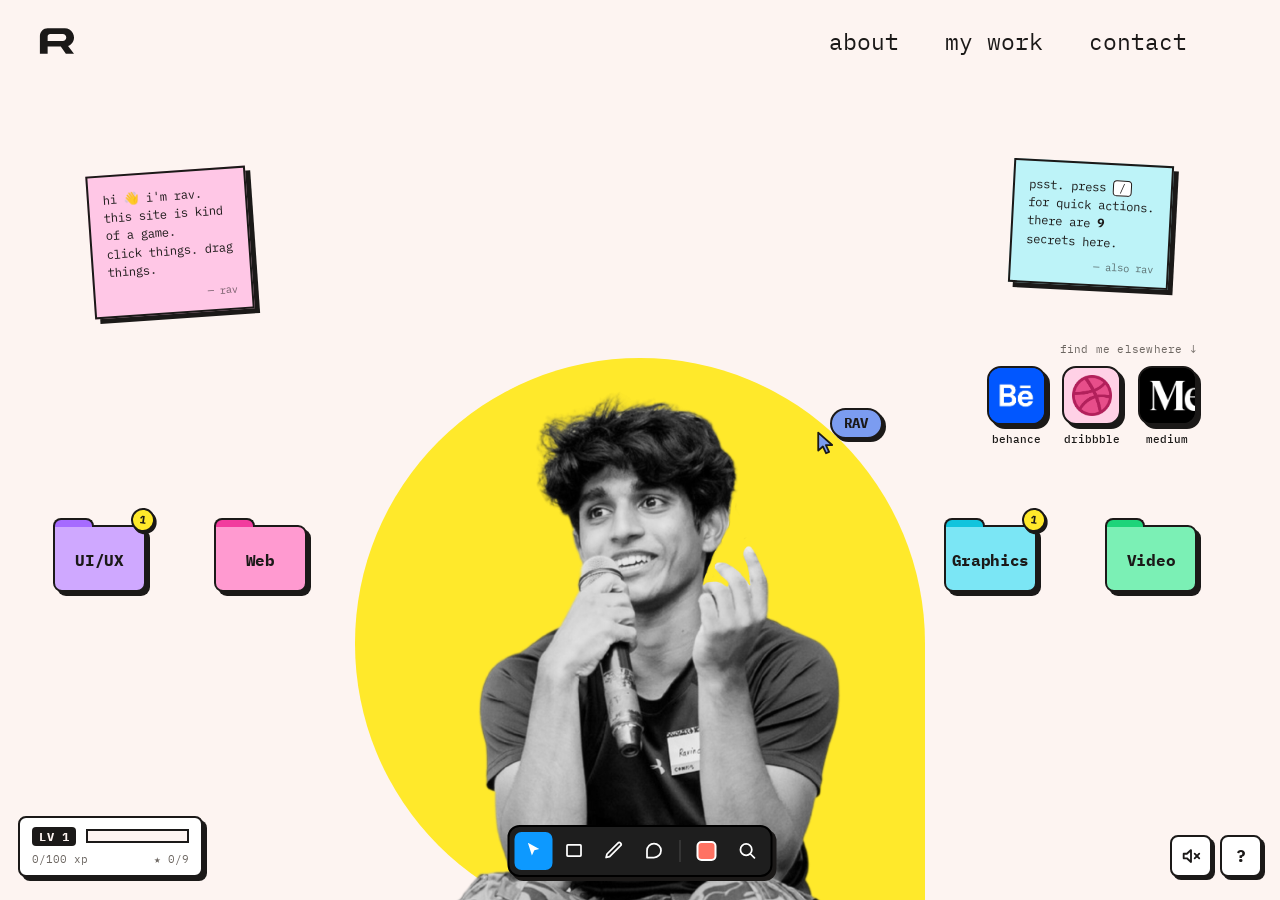
==== index.html @ b2ef1e7a "Base site" ====
<!doctype html>
<html lang="en">
<head>
<meta charset="utf-8">
<meta name="viewport" content="width=device-width, initial-scale=1, viewport-fit=cover">
<title>Rav — Portfolio</title>
<meta name="description" content="Rav's portfolio: UI/UX, web development, graphic design and video editing.">
<link rel="icon" type="image/svg+xml" href="assets/favicon.svg">
<link rel="preconnect" href="https://fonts.googleapis.com">
<link rel="preconnect" href="https://fonts.gstatic.com" crossorigin>
<link href="https://fonts.googleapis.com/css2?family=IBM+Plex+Mono:wght@400;500;600;700&display=swap" rel="stylesheet">
<link rel="stylesheet" href="css/style.css">
</head>
<body data-tool="move">

<div class="boot" id="boot" aria-hidden="true">
  <div class="boot-card">
    <b>Rav.fig</b>
    <span class="boot-bar"><i></i></span>
    <small>loading frames…</small>
  </div>
</div>

<header class="topbar">
  <a class="logo" id="logo" href="#" aria-label="Rav — home">
    <svg viewBox="0 0 60 60" fill="currentColor" aria-hidden="true"><path d="M56.8488 24.4345C56.8488 27.5298 55.9766 30.2877 54.2322 32.7083C52.5076 35.129 50.2577 36.875 47.4825 37.9464L56.8488 50H43.9739L35.9456 38.869H15.2208V50H3V22.2208C3 15.4714 8.47144 10 15.2208 10H42.4277C45.084 10 47.5024 10.6548 49.6829 11.9643C51.8634 13.254 53.5979 14.9901 54.8864 17.1726C56.1947 19.3552 56.8488 21.7758 56.8488 24.4345ZM19.2208 18.869C17.0117 18.869 15.2208 20.6599 15.2208 22.869V30H27.1591H39.0975C40.6238 30 41.9222 29.4544 42.9926 28.3631C44.0829 27.2718 44.628 25.9623 44.628 24.4345C44.628 22.9067 44.0829 21.5972 42.9926 20.506C41.9222 19.4147 40.6238 18.869 39.0975 18.869H19.2208Z"/></svg>
  </a>
  <nav class="nav" aria-label="Main">
    <a href="#about" data-open="about">about</a>
    <a href="#work" data-open="work">my work</a>
    <a href="#contact" data-open="contact">contact</a>
  </nav>
</header>

<main class="stage" id="stage">
  <div class="hero" id="hero">
    <div class="arch"></div>
    <img class="photo" src="assets/rav.png" alt="Rav holding a microphone and smiling" draggable="false">
  </div>

  <button class="folder f-uiux" data-cat="uiux" style="--f-bg:#CFA8FF;--f-line:#A66BFF;--i:0">
    <span class="f-inner"><span class="f-tab"></span><span class="f-paper"></span><span class="f-body"></span><span class="f-label">UI/UX</span></span>
  </button>
  <button class="folder f-web" data-cat="web" style="--f-bg:#FF9AD0;--f-line:#F23C9E;--i:1">
    <span class="f-inner"><span class="f-tab"></span><span class="f-paper"></span><span class="f-body"></span><span class="f-label">Web</span></span>
  </button>
  <button class="folder f-graphics" data-cat="graphics" style="--f-bg:#7BE6F5;--f-line:#12C4DD;--i:2">
    <span class="f-inner"><span class="f-tab"></span><span class="f-paper"></span><span class="f-body"></span><span class="f-label">Graphics</span></span>
  </button>
  <button class="folder f-video" data-cat="video" style="--f-bg:#7BF0B5;--f-line:#1ED47A;--i:3">
    <span class="f-inner"><span class="f-tab"></span><span class="f-paper"></span><span class="f-body"></span><span class="f-label">Video</span></span>
  </button>

  <div class="rav-tag" data-tip="drag me" aria-hidden="true"><svg viewBox="0 0 24 24"><path d="M4 2.5V19.5L8.4 15.6L11.4 22L14.3 20.7L11.3 14.3L17.2 14.2Z" stroke-width="1.7" stroke-linejoin="round"/></svg><span class="pill">RAV</span></div>

  <div class="sticky s1" style="--r:-4deg;--bg:#FFC7E6"><p>hi 👋 i'm rav.<br>this site is kind of a game.<br>click things. drag things.</p><span class="by">— rav</span></div>
  <div class="sticky s2" style="--r:3deg;--bg:#BDF3F8"><p>psst. press <kbd>/</kbd> for quick actions.<br>there are <b>9</b> secrets here.</p><span class="by">— also rav</span></div>
</main>

<svg class="ink" id="ink" aria-hidden="true"></svg>
<div class="tool-layer" id="toolLayer"></div>
<div class="windows" id="windows"></div>

<div class="pointer" id="pointer" aria-hidden="true"><svg viewBox="0 0 24 24"><path d="M4 2.5V19.5L8.4 15.6L11.4 22L14.3 20.7L11.3 14.3L17.2 14.2Z" stroke-width="1.7" stroke-linejoin="round"/></svg><span class="pill"></span></div>

<button class="hud" id="hud" title="Achievements">
  <span class="lv">LV <b id="lvl">1</b></span>
  <span class="xpbar"><i id="xpfill"></i></span>
  <span class="hud-meta"><span id="xptxt">0/100 xp</span><span id="secrets">★ 0/9</span></span>
</button>

<div class="toolbar" role="toolbar" aria-label="Tools">
  <button class="tool is-on" data-tool="move" title="Move (V)" aria-label="Move tool">
    <svg viewBox="0 0 24 24"><path d="M5 3l13 7.2-5.6 1.6L9.6 17.6z" fill="currentColor"/></svg>
  </button>
  <button class="tool" data-tool="rect" title="Rectangle (R)" aria-label="Rectangle tool">
    <svg viewBox="0 0 24 24" fill="none" stroke="currentColor" stroke-width="2"><rect x="4" y="5.5" width="16" height="13" rx="1"/></svg>
  </button>
  <button class="tool" data-tool="pen" title="Pen (P)" aria-label="Pen tool">
    <svg viewBox="0 0 24 24" fill="none" stroke="currentColor" stroke-width="2" stroke-linejoin="round" stroke-linecap="round"><path d="M16.5 3.5a2.1 2.1 0 0 1 3 3L7 19l-4 1 1-4z"/></svg>
  </button>
  <button class="tool" data-tool="comment" title="Comment (C)" aria-label="Comment tool">
    <svg viewBox="0 0 24 24" fill="none" stroke="currentColor" stroke-width="2" stroke-linejoin="round"><path d="M4 12a8 8 0 1 1 8 8H4z"/></svg>
  </button>
  <span class="sep"></span>
  <button class="swatch" id="swatch" title="Color" aria-label="Cycle color"><i></i></button>
  <button class="tool" id="paletteBtn" title="Quick actions (/)" aria-label="Quick actions">
    <svg viewBox="0 0 24 24" fill="none" stroke="currentColor" stroke-width="2" stroke-linecap="round"><circle cx="11" cy="11" r="6.5"/><path d="M16 16l4.5 4.5"/></svg>
  </button>
</div>

<div class="dock">
  <button class="dock-btn" id="soundBtn" title="Sound" aria-label="Toggle sound" aria-pressed="false">
    <svg viewBox="0 0 24 24" fill="none" stroke="currentColor" stroke-width="2" stroke-linejoin="round" stroke-linecap="round"><path d="M4 9.5v5h3.5L12 18.5v-13L7.5 9.5z"/><path class="on" d="M15.5 9a4 4 0 0 1 0 6M18 6.5a8 8 0 0 1 0 11"/><path class="off" d="M16 9.5l5 5M21 9.5l-5 5"/></svg>
  </button>
  <button class="dock-btn" id="helpBtn" title="Shortcuts (?)" aria-label="Shortcuts">?</button>
</div>

<div class="palette-wrap" id="paletteWrap" hidden>
  <div class="palette" role="dialog" aria-label="Quick actions">
    <input id="paletteInput" type="text" placeholder="Search actions…" autocomplete="off" spellcheck="false">
    <ul id="paletteList" role="listbox"></ul>
    <div class="palette-foot"><span>↑↓ navigate</span><span>↵ run</span><span>esc close</span></div>
  </div>
</div>

<ul class="ctx" id="ctx" role="menu" hidden></ul>
<div class="toasts" id="toasts" role="status" aria-live="polite"></div>
<canvas class="confetti" id="confetti" aria-hidden="true"></canvas>

<noscript><p style="position:fixed;bottom:20px;left:20px;font-family:monospace">This portfolio is interactive — please enable JavaScript.</p></noscript>

<script src="js/data.js"></script>
<script src="js/main.js"></script>
</body>
</html>
---- css/style.css ----
/* =========================================================
   Rav — portfolio · neo-brutalist × Figma UI
   ========================================================= */
:root{
  --bg:#FDF4F1; --paper:#fff; --ink:#1b1918; --muted:#6d6762; --dark:#1b1918;
  --yellow:#FFE92B; --blue:#0D99FF; --cursor:#7B9CF0;
  --purple:#B26CF2; --pink:#F23C9E; --cyan:#0FC8DD; --green:#1ED47A; --red:#F24E1E;
  --font:'IBM Plex Mono', ui-monospace, SFMono-Regular, Menlo, monospace;
  --fw:clamp(84px,7.25vw,150px);
  --arch:min(44.6vw,79svh);
  --arch-color:var(--yellow);
  --bounce:cubic-bezier(.2,1.5,.4,1);
}
:root[data-theme="dark"]{
  --bg:#161413; --paper:#242120; --ink:#f6efe9; --muted:#a49c95;
}
*{box-sizing:border-box;margin:0}
html,body{height:100%}
body{
  font-family:var(--font); background:var(--bg); color:var(--ink);
  overflow:hidden; -webkit-font-smoothing:antialiased;
  transition:background .3s;
}
button{font:inherit;color:inherit;background:none;border:0;cursor:pointer}
a{color:inherit}
kbd{font:inherit;font-size:.9em;border:1.5px solid currentColor;border-radius:4px;padding:0 5px;background:rgba(255,255,255,.6)}
:focus-visible{outline:3px solid var(--blue);outline-offset:3px}

/* ---------- boot ---------- */
.boot{position:fixed;inset:0;z-index:1000;background:var(--bg);display:grid;place-items:center;transition:opacity .35s,visibility .35s}
.boot.done{opacity:0;visibility:hidden}
.boot-card{background:var(--paper);border:2px solid var(--ink);box-shadow:6px 6px 0 var(--ink);padding:18px 22px;width:min(300px,80vw);display:grid;gap:10px;border-radius:8px}
.boot-card small{color:var(--muted);font-size:12px}
.boot-bar{height:14px;border:2px solid var(--ink);background:var(--bg);overflow:hidden}
.boot-bar i{display:block;height:100%;width:0;background:var(--blue);animation:load .9s steps(10) forwards}
@keyframes load{to{width:100%}}

/* ---------- top bar ---------- */
.topbar{position:fixed;inset:0 0 auto 0;z-index:60;display:flex;justify-content:space-between;align-items:center;
  padding:2.4svh clamp(18px,6.5vw,130px) 0 clamp(18px,3vw,60px);pointer-events:none}
.topbar>*{pointer-events:auto}
.logo{display:block;width:clamp(38px,2.9vw,58px);aspect-ratio:1;color:var(--ink);transition:transform .3s var(--bounce)}
.logo svg{width:100%;height:100%;display:block}
.logo:hover{transform:rotate(-8deg) scale(1.08)}
.logo.spin{animation:spin .9s var(--bounce)}
@keyframes spin{to{transform:rotate(720deg) scale(1.2)}}
.nav{display:flex;gap:clamp(8px,2vw,40px);font-size:clamp(14px,1.8vw,36px)}
.nav a{text-decoration:none;padding:.1em .35em;border:2px solid transparent;border-radius:6px;transition:transform .12s,box-shadow .12s,background .12s}
.nav a:hover,.nav a:focus-visible{background:var(--yellow);color:var(--dark);border-color:var(--ink);box-shadow:4px 4px 0 var(--ink);transform:translate(-2px,-2px)}
.nav a:active{transform:translate(1px,1px);box-shadow:1px 1px 0 var(--ink)}

/* ---------- stage ---------- */
.stage{position:relative;width:100vw;height:100vh;height:100svh;overflow:hidden}
body:not(.ready) .stage>*{visibility:hidden}

.hero{position:absolute;left:50%;margin-left:calc(var(--arch)/-2);width:var(--arch);height:var(--arch);
  top:calc(100svh - var(--arch)*.95);z-index:5;cursor:pointer}
.arch{position:absolute;inset:0;background:var(--arch-color);border-radius:50% 50% 0 50%;transition:background .35s}
.photo{position:absolute;width:107.5%;left:-3.7%;top:0;display:block;user-select:none;-webkit-user-drag:none;pointer-events:none}
.ready .arch{animation:archIn .8s var(--bounce) both}
.ready .photo{animation:photoIn .8s .25s cubic-bezier(.2,1,.3,1) both}
@keyframes archIn{from{transform:scale(.2) translateY(30%);opacity:0}}
@keyframes photoIn{from{transform:translateY(40%);opacity:0}}
.hero.poke .photo{animation:poke .35s}
@keyframes poke{30%{transform:translate(-6px,2px) rotate(-1.2deg)}60%{transform:translate(5px,-2px) rotate(1deg)}}
.hero.wiggle{animation:wiggle .9s}
@keyframes wiggle{20%{transform:rotate(-3deg)}40%{transform:rotate(3deg)}60%{transform:rotate(-2deg)}80%{transform:rotate(2deg)}}

/* Figma selection frame */
.sel{position:absolute;inset:-7px;border:1.5px solid var(--blue);pointer-events:none;opacity:0;transition:opacity .12s;z-index:3}
.hero .sel{inset:0}
.sel i{position:absolute;width:9px;height:9px;background:#fff;border:1.5px solid var(--blue)}
.sel i:nth-child(1){left:-5px;top:-5px}.sel i:nth-child(2){right:-5px;top:-5px}
.sel i:nth-child(3){left:-5px;bottom:-5px}.sel i:nth-child(4){right:-5px;bottom:-5px}
.sel b{position:absolute;left:50%;top:calc(100% + 9px);transform:translateX(-50%);background:var(--blue);color:#fff;font-size:11px;font-weight:600;
  padding:2px 7px;border-radius:4px;white-space:nowrap}
.hero .sel b{top:-26px;left:0;transform:none}
.hero:hover .sel,.folder:hover .sel,.folder:focus-visible .sel{opacity:1}

/* ---------- folders ---------- */
.folder{position:absolute;z-index:12;width:var(--fw);aspect-ratio:145/115;touch-action:none;
  left:var(--x);top:var(--y);transform:translate(var(--dx,0px),var(--dy,0px));-webkit-tap-highlight-color:transparent}
.folder.snap{transition:transform .6s var(--bounce)}
.f-uiux{--x:4.15vw;--y:57.6svh}.f-web{--x:16.7vw;--y:57.6svh}
.f-graphics{--x:73.75vw;--y:57.6svh}.f-video{--x:86.3vw;--y:57.6svh}
.f-inner{position:absolute;inset:0;display:block;transition:transform .25s var(--bounce)}
.ready .f-inner{animation:drop .6s calc(.5s + var(--i)*.09s) var(--bounce) both}
@keyframes drop{from{transform:translateY(-120px) rotate(-12deg);opacity:0}}
.f-tab{position:absolute;z-index:2;left:0;top:0;width:44%;height:calc(9% + 2px);background:var(--f-line);border:2px solid var(--ink);border-bottom:0;border-radius:8px 8px 0 0}
.f-body{position:absolute;left:0;right:0;top:9%;bottom:0;background:var(--f-bg);border:2px solid var(--ink);border-radius:2px 9px 9px 9px;box-shadow:4px 4px 0 var(--ink);transition:box-shadow .2s}
.f-paper{position:absolute;left:8%;right:8%;top:16%;bottom:14%;background-color:#fff;border:2px solid var(--ink);border-radius:4px;background-image:repeating-linear-gradient(180deg,transparent 0 9px,rgba(0,0,0,.16) 9px 11px);transition:transform .25s var(--bounce)}
.f-label{position:absolute;z-index:3;left:0;right:0;top:57%;transform:translateY(-50%);text-align:center;color:var(--dark);font-weight:700;font-size:calc(var(--fw)*.17);letter-spacing:-.02em}
.f-count{position:absolute;z-index:4;right:-9px;top:-10px;min-width:24px;height:24px;padding:0 5px;border-radius:99px;background:var(--yellow);color:var(--dark);border:2px solid var(--ink);box-shadow:2px 2px 0 var(--ink);font-size:11px;font-weight:700;display:grid;place-items:center;transform:rotate(8deg);transition:transform .25s var(--bounce)}
.folder:hover .f-count{transform:rotate(-8deg) scale(1.15)}
.folder:hover .f-inner,.folder:focus-visible .f-inner{transform:translateY(-6px) rotate(-2.5deg)}
.folder:hover .f-body{box-shadow:8px 8px 0 var(--ink)}
.folder:hover .f-paper{transform:translateY(-22%) rotate(2deg)}
.folder:active .f-inner{transform:translateY(0) scale(.96)}
.folder.dragging{z-index:30;cursor:grabbing}
.folder.dragging .f-inner{transform:scale(1.07) rotate(-4deg)}
.folder.dragging .f-body{box-shadow:11px 11px 0 var(--ink)}
.folder.pulse .f-inner{animation:pulse .6s var(--bounce) 2}
@keyframes pulse{40%{transform:translateY(-14px) rotate(-5deg) scale(1.1)}}
.party .folder .f-inner{animation:partyBounce .5s calc(var(--i)*.1s) infinite alternate}
@keyframes partyBounce{to{transform:translateY(-16px) rotate(6deg)}}

/* ---------- sticky notes (FigJam) ---------- */
.sticky{position:absolute;z-index:14;width:clamp(150px,12.5vw,230px);padding:14px 14px 10px;background:var(--bg-s,var(--bg));background:var(--bg);color:var(--dark);
  font-size:clamp(11px,.95vw,15px);line-height:1.5;border:2px solid var(--dark);box-shadow:5px 5px 0 var(--dark);
  transform:translate(var(--dx,0px),var(--dy,0px)) rotate(var(--r,0deg));cursor:grab;touch-action:none;user-select:none;
  transition:box-shadow .15s}
.sticky.s1{left:7vw;top:19svh}.sticky.s2{left:79vw;top:18svh}
.sticky .by{display:block;margin-top:8px;font-size:.85em;opacity:.6;text-align:right}
.sticky.dragging{cursor:grabbing;box-shadow:10px 10px 0 var(--dark);z-index:31}
.sticky.snap{transition:transform .5s var(--bounce)}
.ready .sticky{animation:stickIn .5s 1.1s var(--bounce) both}
@keyframes stickIn{from{opacity:0;scale:.6}}
.sticky kbd{background:#fff;border-color:var(--dark)}

/* ---------- cursors (Figma style) ---------- */
.pointer,.rav-tag{--pc:var(--cursor);font-size:clamp(11px,1.1vw,22px)}
.pointer svg,.rav-tag svg{position:absolute;left:-.2em;top:-.15em;width:1.8em;height:1.8em;fill:var(--pc);stroke:#1b1918;overflow:visible;transform-origin:20% 10%;transition:transform .12s var(--bounce),fill .15s}
.pointer .pill,.rav-tag .pill{position:absolute;left:.9em;top:-1.7em;white-space:nowrap;background:var(--pc);color:#1b1918;border:2px solid #1b1918;border-radius:999px;padding:.35em .9em;font-weight:700;line-height:1.2;box-shadow:3px 3px 0 #1b1918;transition:background .15s}
/* the visitor's pointer */
.pointer{position:fixed;left:0;top:0;z-index:800;pointer-events:none;opacity:0;transition:opacity .2s;will-change:transform}
.pointer.show{opacity:1}.pointer.hide{opacity:0}
.pointer .pill{opacity:0;font-weight:600;transform-origin:0 100%}
.pointer.talk .pill{opacity:1;animation:pillPop .3s var(--bounce)}
.pointer.say .pill{white-space:normal;width:max-content;max-width:15em;border-radius:1.1em 1.1em 1.1em .3em;font-weight:500}
.pointer.flip .pill{left:auto;right:.2em;transform-origin:100% 100%}
.pointer.below .pill{top:1.9em}
.pointer.click svg{transform:scale(.75)}
@keyframes pillPop{from{transform:scale(.4) translateY(.6em);opacity:0}}
@media (pointer:fine){ *,*::before,*::after{cursor:none!important} input,textarea{cursor:text!important} }
/* Rav, as an element on the page */
.rav-tag{position:absolute;z-index:13;width:1px;height:1px;left:calc(50% + var(--arch)*.31);top:calc(100svh - var(--arch)*.95 + var(--arch)*.13);
  transform:translate(var(--dx,0px),var(--dy,0px));touch-action:none;user-select:none}
.rav-tag.snap{transition:transform .5s var(--bounce)}
.ready .rav-tag{animation:ravIn .6s 1.1s var(--bounce) backwards,floaty 3.2s 1.7s ease-in-out infinite}
.rav-tag.dragging .pill{box-shadow:6px 6px 0 #1b1918}
@keyframes ravIn{from{scale:.2;opacity:0}}
@keyframes floaty{50%{translate:6px -8px}}

/* ---------- portfolio links ---------- */
.plinks{position:absolute;z-index:12;right:clamp(16px,6.5vw,130px);top:38svh;display:grid;gap:10px;justify-items:end}
.plabel{font-size:clamp(10px,.85vw,14px);color:var(--muted);letter-spacing:.02em}
.prow{display:flex;gap:clamp(10px,1.3vw,22px)}
.pitem{display:flex;flex-direction:column;align-items:center;gap:7px;text-decoration:none;color:var(--ink);position:relative;touch-action:none;user-select:none;-webkit-user-drag:none;
  transform:translate(var(--dx,0px),var(--dy,0px))}
.pitem.snap{transition:transform .5s var(--bounce)}
.pitem small{font-size:clamp(10px,.85vw,14px);font-weight:500}
.ptile{display:block;width:clamp(52px,4.6vw,88px);aspect-ratio:1;border:2px solid var(--ink);border-radius:14px;overflow:hidden;background:var(--tb,#fff);box-shadow:4px 4px 0 var(--ink);
  transition:box-shadow .15s,rotate .25s var(--bounce),translate .15s}
.ptile img{display:block;width:100%;height:100%;object-fit:cover;pointer-events:none;-webkit-user-drag:none}
.ptile.pad img{padding:13%}
.pitem:hover .ptile,.pitem:focus-visible .ptile{rotate:-6deg;translate:-2px -4px;box-shadow:7px 7px 0 var(--ink)}
.pitem:active .ptile{translate:2px 2px;box-shadow:1px 1px 0 var(--ink)}
.pitem.dragging{z-index:31}.pitem.dragging .ptile{box-shadow:10px 10px 0 var(--ink);rotate:5deg}
.ready .pitem{animation:tileIn .5s calc(1.2s + var(--i)*.1s) var(--bounce) backwards}
@keyframes tileIn{from{scale:.3;opacity:0}}

/* ---------- HUD / toolbar / dock ---------- */
.hud{position:fixed;left:clamp(12px,1.4vw,24px);bottom:clamp(12px,1.8vw,24px);z-index:200;display:grid;grid-template-columns:auto 1fr;gap:6px 10px;align-items:center;
  background:var(--paper);border:2px solid var(--ink);border-radius:8px;box-shadow:4px 4px 0 var(--ink);padding:9px 12px;text-align:left;
  transition:transform .12s,box-shadow .12s;color:var(--ink)}
.hud:hover{transform:translate(-2px,-2px);box-shadow:6px 6px 0 var(--ink)}
.hud:active{transform:translate(2px,2px);box-shadow:1px 1px 0 var(--ink)}
.lv{background:var(--ink);color:var(--bg);font-size:12px;font-weight:700;padding:2px 7px;border-radius:4px;letter-spacing:.05em}
.xpbar{display:block;width:clamp(90px,8vw,130px);height:14px;border:2px solid var(--ink);background:var(--bg);overflow:hidden}
.xpbar i{display:block;height:100%;width:0;background:var(--green);transition:width .5s var(--bounce);
  background-image:repeating-linear-gradient(90deg,transparent 0 8px,rgba(0,0,0,.18) 8px 10px)}
.hud-meta{grid-column:1/-1;display:flex;justify-content:space-between;gap:12px;font-size:11px;color:var(--muted)}
.hud.bump{animation:bump .5s var(--bounce)}
@keyframes bump{40%{transform:scale(1.12) rotate(-2deg)}}

.toolbar{position:fixed;left:50%;bottom:clamp(12px,1.8vw,24px);transform:translateX(-50%);z-index:200;display:flex;align-items:center;gap:2px;
  background:#1e1e1e;color:#fff;border:2px solid #000;border-radius:12px;padding:5px;box-shadow:4px 4px 0 var(--ink)}
:root[data-theme="dark"] .toolbar{border-color:var(--ink)}
.tool{width:38px;height:38px;border-radius:7px;display:grid;place-items:center;color:#fff;transition:background .12s,transform .12s var(--bounce)}
.tool svg{width:21px;height:21px}
.tool:hover{background:#383838}
.tool:active{transform:scale(.88)}
.tool.is-on{background:var(--blue)}
.sep{width:1px;height:22px;background:#4a4a4a;margin:0 5px}
.swatch{width:38px;height:38px;display:grid;place-items:center;border-radius:7px}
.swatch:hover{background:#383838}
.swatch i{display:block;width:20px;height:20px;border-radius:5px;border:2px solid #fff;background:var(--sw,#FF7262);transition:background .15s}

.dock{position:fixed;right:clamp(12px,1.4vw,24px);bottom:clamp(12px,1.8vw,24px);z-index:200;display:flex;gap:8px}
.dock-btn{width:42px;height:42px;display:grid;place-items:center;background:var(--paper);color:var(--ink);border:2px solid var(--ink);border-radius:8px;box-shadow:3px 3px 0 var(--ink);font-weight:700;font-size:17px;transition:transform .12s,box-shadow .12s}
.dock-btn:hover{transform:translate(-2px,-2px);box-shadow:5px 5px 0 var(--ink)}
.dock-btn:active{transform:translate(2px,2px);box-shadow:0 0 0 var(--ink)}
.dock-btn svg{width:22px;height:22px}
.dock-btn .off{display:block}.dock-btn .on{display:none}
.dock-btn[aria-pressed="true"] .on{display:block}.dock-btn[aria-pressed="true"] .off{display:none}

/* ---------- drawing layers ---------- */
.ink{position:fixed;inset:0;width:100%;height:100%;z-index:40;pointer-events:none}
.ink path{fill:none;stroke-width:4;stroke-linecap:round;stroke-linejoin:round}
.tool-layer{position:fixed;inset:0;z-index:45;display:none;touch-action:none;cursor:crosshair}
body[data-tool="rect"] .tool-layer,body[data-tool="pen"] .tool-layer,body[data-tool="comment"] .tool-layer{display:block}
body[data-tool="comment"] .tool-layer{cursor:copy}

.pin{position:fixed;z-index:46;width:30px;height:30px;margin:-30px 0 0 0;background:var(--blue);color:#fff;border:2px solid var(--ink);
  border-radius:50% 50% 50% 0;display:grid;place-items:center;font-size:11px;font-weight:700;box-shadow:3px 3px 0 var(--ink);animation:pop .35s var(--bounce)}
.pin .bubble{position:absolute;left:36px;top:-6px;width:max-content;max-width:220px;background:var(--paper);color:var(--ink);border:2px solid var(--ink);border-radius:8px;
  padding:8px 10px;font-weight:400;font-size:12px;line-height:1.45;box-shadow:4px 4px 0 var(--ink);opacity:0;pointer-events:none;transform:translateY(4px);transition:.15s}
.pin:hover .bubble,.pin:focus-within .bubble{opacity:1;transform:none}
.pin.compose .bubble{opacity:1;transform:none;pointer-events:auto;display:flex;gap:6px;align-items:center}
.pin input{font:inherit;font-size:12px;border:0;outline:0;background:transparent;color:var(--ink);width:170px}
.pin b{font-weight:700;display:block;font-size:11px;color:var(--blue);margin-bottom:2px}

/* ---------- windows ---------- */
.windows{position:fixed;inset:0;z-index:100;pointer-events:none}
.win{position:fixed;pointer-events:auto;display:flex;flex-direction:column;width:min(740px,94vw);max-height:min(80svh,780px);
  background:var(--paper);color:var(--ink);border:2px solid var(--ink);border-radius:10px;box-shadow:8px 8px 0 var(--ink);overflow:hidden;
  animation:winIn .38s var(--bounce)}
@keyframes winIn{from{transform:scale(.15);opacity:0}}
.win.closing{animation:winOut .2s ease-in forwards}
@keyframes winOut{to{transform:scale(.6);opacity:0}}
.win.shake{animation:shake .4s}
@keyframes shake{20%{transform:translateX(-8px)}40%{transform:translateX(7px)}60%{transform:translateX(-4px)}80%{transform:translateX(3px)}}
.win-bar{display:flex;align-items:center;gap:10px;padding:8px 10px;background:var(--wc,var(--yellow));color:var(--dark);border-bottom:2px solid var(--ink);cursor:grab;user-select:none;touch-action:none}
.win-bar:active{cursor:grabbing}
.win-ico{width:14px;height:14px;border:2px solid var(--dark);background:#fff;border-radius:3px;flex:none}
.win-title{flex:1;font-size:14px;font-weight:700;white-space:nowrap;overflow:hidden;text-overflow:ellipsis}
.win-x{width:26px;height:26px;border:2px solid var(--dark);background:#fff;border-radius:5px;display:grid;place-items:center;font-size:13px;font-weight:700;color:var(--dark);transition:transform .12s,background .12s}
.win-x:hover{background:var(--red);color:#fff;transform:rotate(90deg)}
.win-body{overflow:auto;padding:18px;font-size:14px;line-height:1.6;overscroll-behavior:contain}
.win-body h2{font-size:clamp(22px,3.6vw,32px);line-height:1.1;margin-bottom:10px;letter-spacing:-.02em}
.win-body p{margin-bottom:10px}

.crumbs{display:flex;align-items:center;gap:8px;font-size:12px;color:var(--muted);margin-bottom:10px;flex-wrap:wrap}
.crumbs b{color:var(--ink)}
.chip{margin-left:auto;background:var(--bg);border:1.5px solid var(--ink);color:var(--ink);padding:1px 8px;border-radius:99px;font-size:11px}
.blurb{color:var(--muted);margin-bottom:14px!important}
.grid{display:grid;grid-template-columns:repeat(auto-fill,minmax(190px,1fr));gap:16px}
.card{display:block;text-align:left;background:var(--paper);border:2px solid var(--ink);border-radius:8px;overflow:hidden;transition:transform .15s var(--bounce),box-shadow .15s}
.card:hover{transform:translate(-3px,-3px);box-shadow:6px 6px 0 var(--ink)}
.card:active{transform:translate(1px,1px);box-shadow:1px 1px 0 var(--ink)}
.thumb{display:grid;place-items:center;position:relative;aspect-ratio:4/3;background:var(--c);border-bottom:2px solid var(--ink);color:var(--l);overflow:hidden;
  background-image:radial-gradient(var(--l) 1.4px,transparent 1.6px);background-size:14px 14px;background-position:0 0}
.thumb img{position:absolute;inset:0;width:100%;height:100%;object-fit:cover}
.glyph{font-size:34px;font-weight:700;background:var(--c);border:2px solid var(--ink);color:var(--ink);padding:4px 14px;border-radius:8px;box-shadow:4px 4px 0 var(--ink);transform:rotate(-4deg)}
.sample{position:absolute;right:8px;top:8px;font-style:normal;font-size:10px;font-weight:700;background:var(--yellow);color:var(--dark);border:1.5px solid var(--dark);padding:1px 6px;border-radius:4px;transform:rotate(4deg);text-transform:uppercase;letter-spacing:.05em}
.card .meta{display:block;padding:10px 12px 12px}
.card .meta b{display:block;font-size:14px;line-height:1.3}
.card .meta small{display:block;font-size:12px;color:var(--muted);margin-top:2px}

.btn{display:inline-flex;align-items:center;gap:8px;font-weight:600;font-size:13px;padding:8px 14px;border:2px solid var(--ink);border-radius:7px;background:var(--yellow);color:var(--dark);
  text-decoration:none;box-shadow:3px 3px 0 var(--ink);transition:transform .1s,box-shadow .1s}
.btn:hover{transform:translate(-2px,-2px);box-shadow:5px 5px 0 var(--ink)}
.btn:active{transform:translate(2px,2px);box-shadow:0 0 0 var(--ink)}
.btn.ghost{background:var(--paper);color:var(--ink)}
.btn-row{display:flex;gap:10px;flex-wrap:wrap;margin-top:14px}
.detail .thumb{aspect-ratio:16/9;margin-bottom:14px;border:2px solid var(--ink);border-radius:8px}
.detail dl{display:grid;grid-template-columns:auto 1fr;gap:4px 16px;margin:12px 0;font-size:13px}
.detail dt{color:var(--muted)}
.tags{display:flex;flex-wrap:wrap;gap:8px;margin:12px 0}
.tag{font-size:12px;padding:3px 10px;border:1.5px solid var(--ink);border-radius:6px;background:var(--bg)}
.tag::before{content:'';display:inline-block;width:8px;height:8px;border-radius:2px;background:var(--tc,var(--blue));margin-right:6px}

.work-list{display:grid;gap:12px;list-style:none;padding:0}
.work-row{display:flex;align-items:center;gap:14px;width:100%;text-align:left;padding:12px 14px;border:2px solid var(--ink);border-radius:8px;background:var(--tint);color:var(--dark);transition:transform .12s var(--bounce),box-shadow .12s}
.work-row:hover{transform:translate(-3px,-3px);box-shadow:6px 6px 0 var(--ink)}
.work-row b{font-size:16px;flex:1}
.work-row small{opacity:.7}
.work-row .arrow{font-weight:700;font-size:18px}

.about{display:grid;grid-template-columns:200px 1fr;gap:22px;align-items:start}
.mini-arch{position:relative;aspect-ratio:1;background:var(--yellow);border:2px solid var(--ink);border-radius:50% 50% 0 50%;overflow:hidden;box-shadow:5px 5px 0 var(--ink)}
.mini-arch img{position:absolute;width:112%;left:-6%;top:6%}
.facts{display:flex;gap:10px;margin:14px 0;flex-wrap:wrap}
.fact{border:2px solid var(--ink);border-radius:8px;padding:6px 12px;background:var(--bg);text-align:center;box-shadow:3px 3px 0 var(--ink)}
.fact b{display:block;font-size:20px}.fact small{font-size:11px;color:var(--muted)}
.code{position:relative;background:#1e1e1e;color:#e9e3dd;border-radius:8px;border:2px solid var(--ink);padding:12px 14px;font-size:12px;margin-top:14px}
.code .k{color:#7bd0ff}.code .v{color:#ffb86b}
.code button{position:absolute;right:8px;top:8px;font-size:11px;padding:2px 8px;border:1.5px solid #666;border-radius:5px;color:#ddd}
.code button:hover{background:#333}
.code pre{font:inherit;white-space:pre-wrap}
.autolayout{position:relative;margin-top:6px;padding:10px;border:1.5px dashed var(--purple);border-radius:6px}
.autolayout::before{content:'Auto layout · 8';position:absolute;top:-9px;left:10px;font-size:10px;background:var(--paper);color:var(--purple);padding:0 6px;font-weight:600}

.thread{display:flex;gap:12px;margin-bottom:16px}
.avatar{flex:none;width:34px;height:34px;border-radius:50%;background:var(--cursor);border:2px solid var(--ink);display:grid;place-items:center;font-weight:700;color:var(--dark)}
.thread small{color:var(--muted);margin-left:6px}
.composer{display:grid;gap:10px;border:2px solid var(--ink);border-radius:10px;padding:12px;background:var(--bg);box-shadow:4px 4px 0 var(--ink)}
.composer input,.composer textarea{font:inherit;font-size:13px;border:2px solid var(--ink);background:var(--paper);color:var(--ink);padding:8px 10px;border-radius:6px;width:100%;resize:vertical}
.composer input:focus,.composer textarea:focus{outline:3px solid var(--blue);outline-offset:1px}
.links{list-style:none;padding:0;margin-top:16px;display:flex;flex-wrap:wrap;gap:10px}
.links a{display:inline-block;text-decoration:none;font-size:13px;padding:5px 12px;border:2px solid var(--ink);border-radius:99px;background:var(--paper);transition:transform .1s,background .1s}
.links a:hover{background:var(--yellow);color:var(--dark);transform:translateY(-3px) rotate(-2deg)}

.ach{list-style:none;padding:0;display:grid;gap:8px;margin-top:12px}
.ach li{display:flex;gap:12px;align-items:center;border:2px solid var(--ink);border-radius:8px;padding:8px 12px;background:var(--bg)}
.ach li.got{background:var(--yellow);color:var(--dark)}
.ach .star{font-size:20px;width:28px;text-align:center}
.ach b{display:block;font-size:14px}.ach small{font-size:12px;opacity:.75}
.progress{height:16px;border:2px solid var(--ink);background:var(--bg);margin:8px 0 4px;overflow:hidden}
.progress i{display:block;height:100%;background:var(--purple);transition:width .4s}
.keys{display:grid;grid-template-columns:auto 1fr;gap:8px 18px;font-size:13px}
.keys kbd{background:var(--bg);color:var(--ink);justify-self:start}

/* ---------- palette / context menu / toasts ---------- */
.palette-wrap{position:fixed;inset:0;z-index:500;background:rgba(20,16,14,.35);display:flex;justify-content:center;align-items:flex-start;padding-top:16vh}
.palette-wrap[hidden]{display:none}
.palette{width:min(540px,92vw);background:#1e1e1e;color:#fff;border:2px solid #000;border-radius:12px;box-shadow:8px 8px 0 #000;overflow:hidden;animation:winIn .25s var(--bounce)}
.palette input{width:100%;font:inherit;font-size:15px;color:#fff;background:transparent;border:0;border-bottom:1px solid #3a3a3a;padding:16px 18px;outline:0}
.palette input::placeholder{color:#8a8a8a}
.palette ul{list-style:none;padding:6px;max-height:min(46svh,360px);overflow:auto}
.palette li{display:flex;align-items:center;gap:12px;padding:9px 12px;border-radius:7px;font-size:13px;cursor:pointer}
.palette li .ic{width:22px;text-align:center;opacity:.8}
.palette li .hint{margin-left:auto;font-size:11px;opacity:.55}
.palette li.sel-i{background:var(--blue)}
.palette-foot{display:flex;gap:16px;padding:8px 14px;border-top:1px solid #3a3a3a;font-size:11px;color:#8a8a8a}

.ctx{position:fixed;z-index:550;min-width:210px;list-style:none;padding:5px;background:#1e1e1e;color:#fff;border:2px solid #000;border-radius:8px;box-shadow:5px 5px 0 #000;font-size:12px;animation:winIn .16s var(--bounce);transform-origin:top left}
.ctx[hidden]{display:none}
.ctx li{display:flex;justify-content:space-between;gap:24px;padding:6px 10px;border-radius:5px;cursor:pointer}
.ctx li:hover{background:var(--blue)}
.ctx li span{opacity:.6}
.ctx hr{border:0;border-top:1px solid #3a3a3a;margin:4px 0}

.toasts{position:fixed;top:clamp(70px,9svh,100px);left:50%;transform:translateX(-50%);z-index:600;display:grid;gap:10px;justify-items:center;pointer-events:none;width:max-content;max-width:92vw}
.toast{display:flex;gap:12px;align-items:center;background:var(--yellow);color:var(--dark);border:2px solid var(--dark);border-radius:10px;box-shadow:5px 5px 0 var(--dark);padding:9px 16px 9px 10px;animation:toastIn .45s var(--bounce)}
.toast.out{animation:toastOut .3s forwards}
.toast .t-ico{width:30px;height:30px;border-radius:50%;background:var(--purple);color:#fff;border:2px solid var(--dark);display:grid;place-items:center;font-size:14px;flex:none}
.toast b{display:block;font-size:13px;text-transform:uppercase;letter-spacing:.06em}
.toast small{display:block;font-size:12px}
.toast.plain{background:var(--paper);color:var(--ink);border-color:var(--ink);box-shadow:5px 5px 0 var(--ink)}
@keyframes toastIn{from{transform:translateY(-30px) scale(.8);opacity:0}}
@keyframes toastOut{to{transform:translateY(-20px);opacity:0}}
@keyframes pop{from{transform:scale(.2);opacity:0}}

.confetti{position:fixed;inset:0;width:100%;height:100%;z-index:700;pointer-events:none}

/* party mode */
.party .arch{animation:rainbow 1.6s linear infinite!important}
@keyframes rainbow{0%,100%{background:#FFE92B}20%{background:#FF7262}40%{background:#A259FF}60%{background:#1ABCFE}80%{background:#0ACF83}}
.party .toolbar{animation:wiggleBar .6s infinite alternate}
@keyframes wiggleBar{to{transform:translateX(-50%) rotate(1.5deg)}}

/* ---------- small screens ---------- */
@media (max-width:760px){
  :root{--fw:clamp(88px,30vw,130px);--arch:min(104vw,64svh)}
  .nav{font-size:15px}
  .f-uiux{--x:15vw;--y:23svh}.f-web{--x:55vw;--y:23svh}
  .f-graphics{--x:15vw;--y:39svh}.f-video{--x:55vw;--y:39svh}
  .plinks{right:auto;left:50%;transform:translateX(-50%);top:10.5svh;justify-items:center}.plabel{display:none}
  .ptile{width:52px}
  .sticky{display:none}
  .hud-meta{display:none}.hud{grid-template-columns:auto auto;bottom:74px;padding:7px 10px}
  .dock{bottom:74px}.dock-btn{width:38px;height:38px}
  .toolbar{bottom:14px}
  .about{grid-template-columns:1fr}.mini-arch{width:150px}
  .win{left:3vw!important;top:76px!important;width:94vw!important}
}
@media (max-height:520px){ .hud-meta{display:none} }
@media (prefers-reduced-motion:reduce){
  *,*::before,*::after{animation-duration:.01ms!important;animation-iteration-count:1!important;transition-duration:.01ms!important}
}

.thumb.contain{background-image:none}.thumb.contain img{object-fit:contain;padding:16%}

.empty{display:grid;gap:4px;justify-items:center;text-align:center;padding:36px 16px;border:2px dashed var(--ink);border-radius:10px;color:var(--muted)}.empty b{color:var(--ink);font-size:16px}
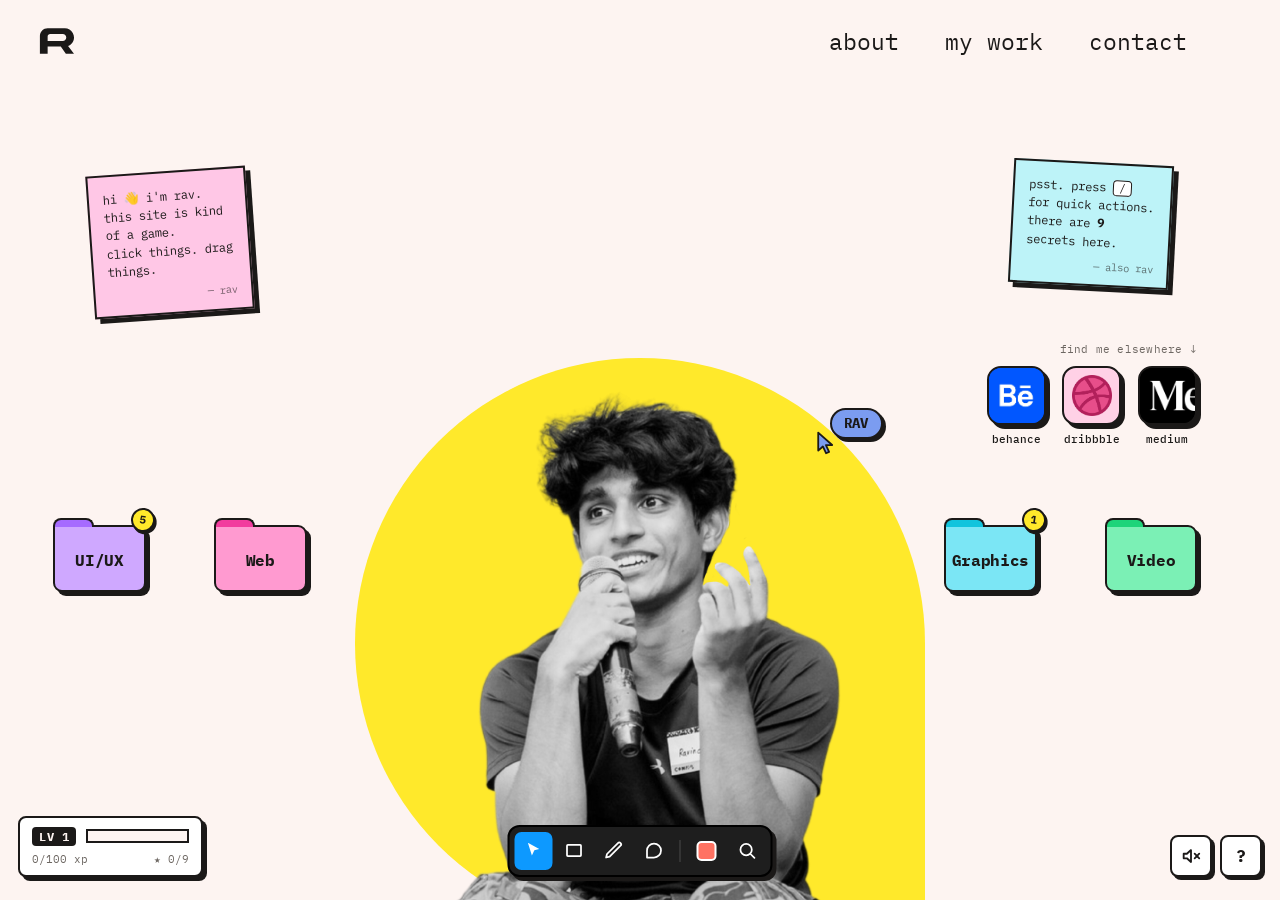
==== commit f8e628d5: "Projects" ====
--- a/index.html
+++ b/index.html
@@ -8,7 +8,7 @@
 <link rel="icon" type="image/svg+xml" href="assets/favicon.svg">
 <link rel="preconnect" href="https://fonts.googleapis.com">
 <link rel="preconnect" href="https://fonts.gstatic.com" crossorigin>
-<link href="https://fonts.googleapis.com/css2?family=IBM+Plex+Mono:wght@400;500;600;700&display=swap" rel="stylesheet">
+<link href="https://fonts.googleapis.com/css2?family=IBM+Plex+Mono:wght@400;500;600;700&family=Sarpanch:wght@400&display=swap" rel="stylesheet">
 <link rel="stylesheet" href="css/style.css">
 </head>
 <body data-tool="move">
--- a/css/style.css
+++ b/css/style.css
@@ -212,7 +212,7 @@
 
 /* ---------- windows ---------- */
 .windows{position:fixed;inset:0;z-index:100;pointer-events:none}
-.win{position:fixed;pointer-events:auto;display:flex;flex-direction:column;width:min(740px,94vw);max-height:min(80svh,780px);
+.win{position:fixed;pointer-events:auto;display:flex;flex-direction:column;width:min(740px,94vw);max-height:min(calc(100svh - 176px),780px);
   background:var(--paper);color:var(--ink);border:2px solid var(--ink);border-radius:10px;box-shadow:8px 8px 0 var(--ink);overflow:hidden;
   animation:winIn .38s var(--bounce)}
 @keyframes winIn{from{transform:scale(.15);opacity:0}}
@@ -363,3 +363,13 @@
 .thumb.contain{background-image:none}.thumb.contain img{object-fit:contain;padding:16%}
 
 .empty{display:grid;gap:4px;justify-items:center;text-align:center;padding:36px 16px;border:2px dashed var(--ink);border-radius:10px;color:var(--muted)}.empty b{color:var(--ink);font-size:16px}
+
+/* wordmark logo (Intergalactic) used as a card thumbnail */
+.lg{position:relative;display:block;font-size:20px;width:7.6em;height:4.36em;color:#fff;flex:none;transition:transform .3s var(--bounce)}
+.lg-arc{position:absolute;left:.64em;top:0;width:6.47em;height:4.36em;max-width:none;border:0}
+.lg-glow{position:absolute;left:.2em;top:-.44em;width:7.35em;height:5.24em;max-width:none;border:0;opacity:.9}
+.lg-t{position:absolute;left:0;top:2.43em;transform:translateY(-50%);font:400 1em/1.2 'Sarpanch',var(--font);text-transform:uppercase;white-space:nowrap;letter-spacing:.01em}
+.thumb .lg-arc,.thumb .lg-glow{position:absolute;width:6.47em;height:4.36em;object-fit:fill}
+.thumb .lg-glow{width:7.35em;height:5.24em}
+.card:hover .lg{transform:scale(1.06) rotate(-2deg)}
+.detail .thumb .lg{font-size:clamp(26px,5vw,44px)}
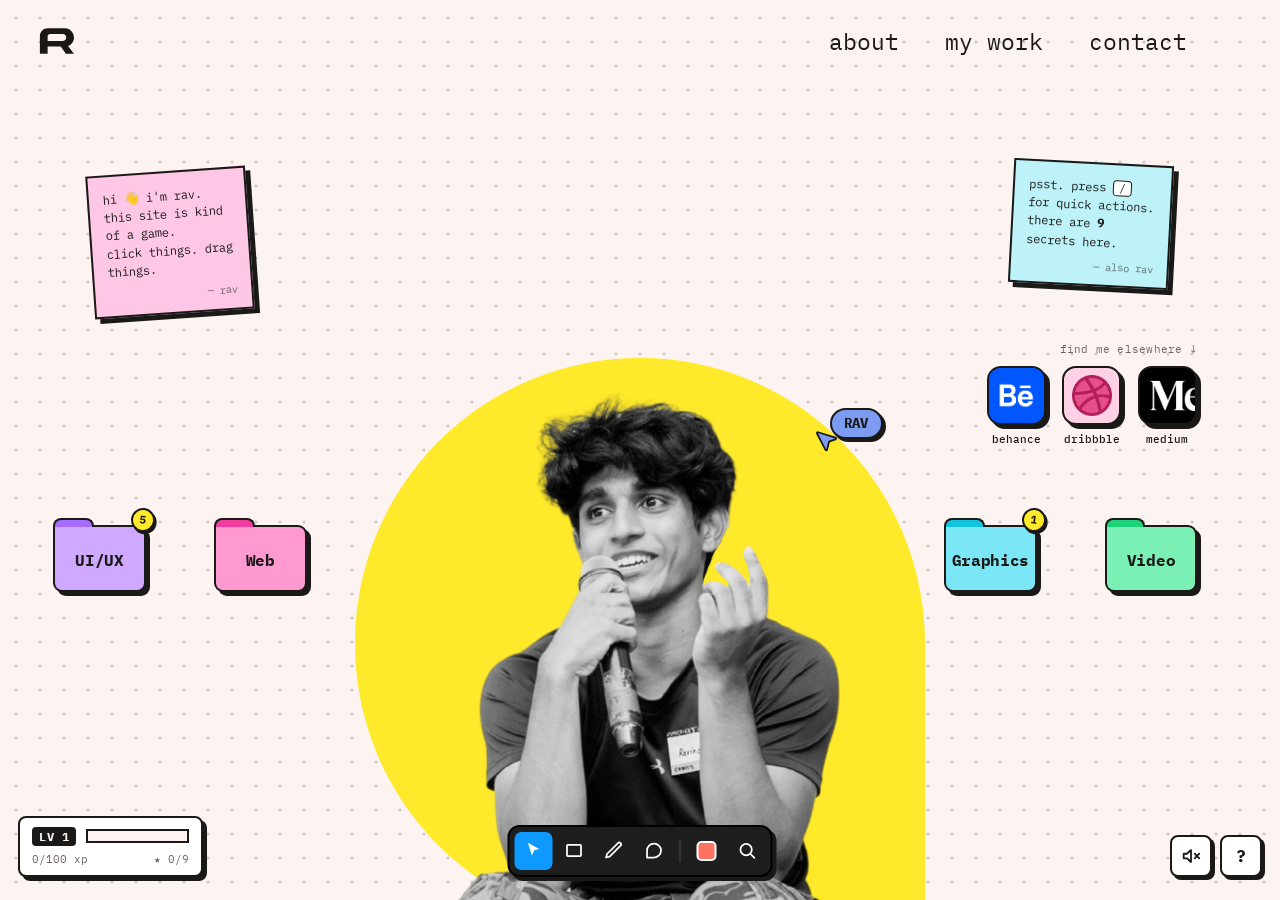
==== commit a40ee440: "Contact page" ====
--- a/index.html
+++ b/index.html
@@ -51,7 +51,7 @@
     <span class="f-inner"><span class="f-tab"></span><span class="f-paper"></span><span class="f-body"></span><span class="f-label">Video</span></span>
   </button>
 
-  <div class="rav-tag" data-tip="drag me" aria-hidden="true"><svg viewBox="0 0 24 24"><path d="M4 2.5V19.5L8.4 15.6L11.4 22L14.3 20.7L11.3 14.3L17.2 14.2Z" stroke-width="1.7" stroke-linejoin="round"/></svg><span class="pill">RAV</span></div>
+  <div class="rav-tag" data-tip="drag me" aria-hidden="true"><svg viewBox="0 0 30 29"><path d="M19.241 14.2809L27.8131 11.3182C28.9603 10.9217 28.9312 9.28928 27.7706 8.93395L2.88267 1.31424C1.81923 0.988654 0.889727 2.10587 1.40332 3.09234L13.4708 26.2708C14.0055 27.298 15.5279 27.1133 15.8015 25.988L18.4321 15.1697C18.5329 14.7551 18.8377 14.4202 19.241 14.2809Z" stroke-width="2.5" stroke-linejoin="round"/></svg><span class="pill">RAV</span></div>
 
   <div class="sticky s1" style="--r:-4deg;--bg:#FFC7E6"><p>hi 👋 i'm rav.<br>this site is kind of a game.<br>click things. drag things.</p><span class="by">— rav</span></div>
   <div class="sticky s2" style="--r:3deg;--bg:#BDF3F8"><p>psst. press <kbd>/</kbd> for quick actions.<br>there are <b>9</b> secrets here.</p><span class="by">— also rav</span></div>
@@ -61,7 +61,7 @@
 <div class="tool-layer" id="toolLayer"></div>
 <div class="windows" id="windows"></div>
 
-<div class="pointer" id="pointer" aria-hidden="true"><svg viewBox="0 0 24 24"><path d="M4 2.5V19.5L8.4 15.6L11.4 22L14.3 20.7L11.3 14.3L17.2 14.2Z" stroke-width="1.7" stroke-linejoin="round"/></svg><span class="pill"></span></div>
+<div class="pointer" id="pointer" aria-hidden="true"><svg viewBox="0 0 30 29"><path d="M19.241 14.2809L27.8131 11.3182C28.9603 10.9217 28.9312 9.28928 27.7706 8.93395L2.88267 1.31424C1.81923 0.988654 0.889727 2.10587 1.40332 3.09234L13.4708 26.2708C14.0055 27.298 15.5279 27.1133 15.8015 25.988L18.4321 15.1697C18.5329 14.7551 18.8377 14.4202 19.241 14.2809Z" stroke-width="2.5" stroke-linejoin="round"/></svg><span class="pill"></span></div>
 
 <button class="hud" id="hud" title="Achievements">
   <span class="lv">LV <b id="lvl">1</b></span>
--- a/css/style.css
+++ b/css/style.css
@@ -10,16 +10,18 @@
   --arch:min(44.6vw,79svh);
   --arch-color:var(--yellow);
   --bounce:cubic-bezier(.2,1.5,.4,1);
+  --dot:rgba(27,25,24,.2);
 }
 :root[data-theme="dark"]{
-  --bg:#161413; --paper:#242120; --ink:#f6efe9; --muted:#a49c95;
+  --bg:#161413; --paper:#242120; --ink:#f6efe9; --muted:#a49c95; --dot:rgba(246,239,233,.18);
 }
 *{box-sizing:border-box;margin:0}
 html,body{height:100%}
 body{
   font-family:var(--font); background:var(--bg); color:var(--ink);
   overflow:hidden; -webkit-font-smoothing:antialiased;
-  transition:background .3s;
+  background-image:radial-gradient(var(--dot) 1.4px,transparent 1.7px); background-size:24px 24px; background-position:center;
+  transition:background-color .3s;
 }
 button{font:inherit;color:inherit;background:none;border:0;cursor:pointer}
 a{color:inherit}
@@ -119,7 +121,7 @@
 
 /* ---------- cursors (Figma style) ---------- */
 .pointer,.rav-tag{--pc:var(--cursor);font-size:clamp(11px,1.1vw,22px)}
-.pointer svg,.rav-tag svg{position:absolute;left:-.2em;top:-.15em;width:1.8em;height:1.8em;fill:var(--pc);stroke:#1b1918;overflow:visible;transform-origin:20% 10%;transition:transform .12s var(--bounce),fill .15s}
+.pointer svg,.rav-tag svg{position:absolute;left:-.1em;top:-.08em;width:1.5em;height:1.5em;fill:var(--pc);stroke:#1b1918;overflow:visible;transform-origin:8% 8%;transition:transform .12s var(--bounce),fill .15s}
 .pointer .pill,.rav-tag .pill{position:absolute;left:.9em;top:-1.7em;white-space:nowrap;background:var(--pc);color:#1b1918;border:2px solid #1b1918;border-radius:999px;padding:.35em .9em;font-weight:700;line-height:1.2;box-shadow:3px 3px 0 #1b1918;transition:background .15s}
 /* the visitor's pointer */
 .pointer{position:fixed;left:0;top:0;z-index:800;pointer-events:none;opacity:0;transition:opacity .2s;will-change:transform}
@@ -212,7 +214,7 @@
 
 /* ---------- windows ---------- */
 .windows{position:fixed;inset:0;z-index:100;pointer-events:none}
-.win{position:fixed;pointer-events:auto;display:flex;flex-direction:column;width:min(740px,94vw);max-height:min(calc(100svh - 176px),780px);
+.win{position:fixed;pointer-events:auto;display:flex;flex-direction:column;width:min(740px,94vw);max-height:min(calc(100svh - 200px),760px);
   background:var(--paper);color:var(--ink);border:2px solid var(--ink);border-radius:10px;box-shadow:8px 8px 0 var(--ink);overflow:hidden;
   animation:winIn .38s var(--bounce)}
 @keyframes winIn{from{transform:scale(.15);opacity:0}}
@@ -342,16 +344,17 @@
 
 /* ---------- small screens ---------- */
 @media (max-width:760px){
-  :root{--fw:clamp(88px,30vw,130px);--arch:min(104vw,64svh)}
+  :root{--fw:clamp(70px,22vw,100px);--arch:min(104vw,60svh)}
+  .hero{top:calc(100svh - var(--arch)*.95 - 9svh)}
+  .toolbar{display:none}
   .nav{font-size:15px}
-  .f-uiux{--x:15vw;--y:23svh}.f-web{--x:55vw;--y:23svh}
-  .f-graphics{--x:15vw;--y:39svh}.f-video{--x:55vw;--y:39svh}
+  .f-uiux{--x:17vw;--y:22svh}.f-web{--x:59vw;--y:22svh}
+  .f-graphics{--x:17vw;--y:35svh}.f-video{--x:59vw;--y:35svh}
   .plinks{right:auto;left:50%;transform:translateX(-50%);top:10.5svh;justify-items:center}.plabel{display:none}
   .ptile{width:52px}
   .sticky{display:none}
-  .hud-meta{display:none}.hud{grid-template-columns:auto auto;bottom:74px;padding:7px 10px}
-  .dock{bottom:74px}.dock-btn{width:38px;height:38px}
-  .toolbar{bottom:14px}
+  .hud-meta{display:none}.hud{grid-template-columns:auto auto;bottom:16px;padding:7px 10px}
+  .dock{bottom:16px}.dock-btn{width:38px;height:38px}
   .about{grid-template-columns:1fr}.mini-arch{width:150px}
   .win{left:3vw!important;top:76px!important;width:94vw!important}
 }
@@ -373,3 +376,108 @@
 .thumb .lg-glow{width:7.35em;height:5.24em}
 .card:hover .lg{transform:scale(1.06) rotate(-2deg)}
 .detail .thumb .lg{font-size:clamp(26px,5vw,44px)}
+
+/* ---------- contact: sticky note + wall ---------- */
+.lede-c{margin:-4px 0 14px;color:var(--muted)}
+.stage-note{position:relative;min-height:60px}
+.note-pad{--nc:#FFE92B;position:relative;display:grid;gap:8px;padding:14px 16px 12px;background:var(--nc);color:#1b1918;border:2px solid #1b1918;border-radius:4px;box-shadow:6px 6px 0 #1b1918;transform:rotate(-1deg);transition:background .2s}
+.note-pad[hidden]{display:none}
+.note-top{display:flex;justify-content:space-between;align-items:center}
+.dots{display:flex;gap:6px}
+.dot{width:20px;height:20px;border-radius:50%;background:var(--c);border:2px solid #1b1918;transition:transform .12s var(--bounce)}
+.dot:hover{transform:scale(1.2)}.dot.on{box-shadow:0 0 0 2px #fff,0 0 0 4px #1b1918}
+.cnt{font-size:11px;opacity:.6}
+.note-pad textarea{font:inherit;font-size:15px;line-height:1.55;background:repeating-linear-gradient(transparent 0 22px,rgba(0,0,0,.14) 22px 23px);border:0;color:#1b1918;resize:none;width:100%;padding:0}
+.note-pad textarea::placeholder,.note-pad input::placeholder{color:rgba(27,25,24,.5)}
+.note-pad textarea:focus,.note-pad input:focus{outline:0}
+.note-from{display:flex;flex-wrap:wrap;gap:6px 18px;font-size:13px}
+.note-from label{display:flex;gap:6px;align-items:baseline;flex:1 1 150px}
+.note-from input{font:inherit;font-size:13px;background:transparent;border:0;border-bottom:2px solid rgba(27,25,24,.45);color:#1b1918;padding:2px 0;flex:1;min-width:0}
+.note-from input:focus{border-bottom-color:#1b1918}
+.hp{position:absolute;left:-9999px;opacity:0;height:0;width:0}
+.note-pad .btn-row{align-items:center;gap:12px}
+.note-pad .btn{background:#1b1918;color:#fff}
+.err{color:#b3261e;font-weight:600;font-size:12px}
+.note-pad.fly{animation:noteFly .65s cubic-bezier(.5,-.3,.7,.5) forwards;pointer-events:none}
+@keyframes noteFly{to{transform:translate(120px,260px) rotate(14deg) scale(.15);opacity:0}}
+.sent{display:grid;justify-items:center;gap:10px;padding:18px;text-align:center;border:2px dashed var(--ink);border-radius:8px}
+.sent[hidden]{display:none}
+.stamp{font-weight:800;font-size:28px;letter-spacing:.14em;color:var(--red);border:4px solid var(--red);padding:2px 14px;border-radius:6px;transform:rotate(-8deg);animation:stamp .4s var(--bounce)}
+@keyframes stamp{from{transform:rotate(-8deg) scale(3);opacity:0}}
+.wall-h{margin:22px 0 8px;font-size:15px}
+.wall{list-style:none;padding:6px 4px 4px;display:grid;grid-template-columns:repeat(auto-fill,minmax(150px,1fr));gap:14px}
+.wn{background:var(--nc);color:#1b1918;padding:10px 12px;border:2px solid #1b1918;box-shadow:3px 3px 0 #1b1918;transform:rotate(var(--r));font-size:13px;line-height:1.45;transition:transform .15s var(--bounce)}
+.wn:hover{transform:rotate(0) translateY(-3px) scale(1.03)}
+.wn span{display:block;margin-top:6px;font-size:11px;opacity:.65;text-align:right}
+.wn.slam{animation:slam .5s var(--bounce)}
+@keyframes slam{from{transform:scale(2.2) rotate(8deg);opacity:0}}
+.fun-pop{position:fixed;z-index:2500;width:150px;margin:-75px 0 0 -75px;pointer-events:none;animation:funPop 1.6s var(--bounce) forwards}
+@keyframes funPop{0%{transform:scale(0) rotate(-20deg)}25%{transform:scale(1.1) rotate(8deg)}70%{transform:scale(1) rotate(-4deg);opacity:1}100%{transform:scale(.8) translateY(-40px);opacity:0}}
+.fun-mini{position:fixed;z-index:2500;pointer-events:none;animation:funFall 1.9s ease-in forwards}
+@keyframes funFall{from{transform:translate(0,0) rotate(0)}to{transform:translate(var(--dx),70vh) rotate(260deg);opacity:0}}
+@media (prefers-reduced-motion:reduce){.fun-mini{display:none}}
+
+/* contact letter + paper plane */
+.letter{display:grid;gap:8px;padding:14px 16px 12px;background:var(--paper);border:2px solid var(--ink);border-radius:6px;box-shadow:5px 5px 0 var(--ink);transform-origin:center;
+  background-image:repeating-linear-gradient(transparent 0 31px,rgba(123,156,240,.28) 31px 32px);background-size:100% 32px;background-position:0 74px;background-repeat:repeat-y}
+.letter[hidden]{display:none}
+.l-head{display:flex;justify-content:space-between;font-size:13px}
+.l-row{display:flex;gap:8px;align-items:baseline;font-size:13px;color:var(--muted)}
+.letter input:not(.hp),.letter textarea{font:inherit;font-size:14px;color:var(--ink);background:transparent;border:0;border-bottom:2px solid var(--ink);padding:3px 0;width:100%;min-width:0}
+.letter textarea{border:0;resize:none;line-height:32px;padding:0;background:transparent;margin-top:4px}
+.letter input:focus,.letter textarea:focus{outline:0;border-bottom-color:var(--blue)}
+.letter .err{flex:1}
+.kind-cta{display:flex;align-items:center;justify-content:space-between;gap:10px;flex-wrap:wrap;margin-top:18px;padding:10px 12px;border:2px dashed var(--ink);border-radius:8px;font-size:13px}
+.wall-empty{color:var(--muted);font-size:13px;margin:6px 0}
+.wall-empty[hidden]{display:none}
+.fine{display:block;font-size:11px;opacity:.6}
+.wall:empty{display:none}
+
+/* ---------- paper plane (3D fold + fly) — adapted from "Paper plane animation" by Cihad Turhan (CodePen DPJRRK); shapes redrawn as inked SVG ---------- */
+.flight{position:fixed;z-index:2600;width:400px;height:260px;pointer-events:none;perspective:800px;perspective-origin:50% 50%}
+.fl-plate,.fl-box{position:absolute;left:0;top:0;width:400px;height:260px}
+.fl-plate{z-index:3;box-sizing:border-box;padding:18px 20px;background:var(--paper);color:var(--ink);border:2px solid var(--ink);box-shadow:6px 6px 0 var(--ink);
+  backface-visibility:hidden;transform:rotateY(-180deg);transition:all .8s ease-in-out;text-align:left;overflow:hidden;font-size:13px;line-height:1.55;
+  background-image:repeating-linear-gradient(transparent 0 25px,rgba(123,156,240,.3) 25px 26px);background-position:0 40px;background-repeat:repeat-y}
+.fl-plate.front{transform:rotateY(0)}
+.fl-plate b{display:block;margin-bottom:6px}
+.fl-plate p{white-space:pre-wrap;display:-webkit-box;-webkit-line-clamp:7;-webkit-box-orient:vertical;overflow:hidden}
+
+.fl-box{perspective:600px;perspective-origin:200px 131px;transform-style:preserve-3d;transition:all .8s ease-in-out;backface-visibility:hidden}
+.fl-lw,.fl-rw{transform-style:preserve-3d;width:200px;height:260px;display:block;position:absolute;top:0;transition:all 1s ease-in-out;transform:rotateZ(0deg)}
+.fl-lw{transform-origin:100% 50% 0;left:0}
+.fl-rw{transform-origin:0% 50%;left:199px}
+
+/* every piece is a positioned box holding an inked SVG polygon */
+.fl-box .sh{display:block;width:100%;height:100%;overflow:visible}
+.fl-box .sh polygon{fill:#fff;stroke:#1b1918;stroke-width:3;stroke-linejoin:round;transition:fill 1.3s linear}
+.fl-box .wing{position:absolute;width:100px;height:240px;bottom:0;transform-origin:0 0;backface-visibility:hidden;transition:transform 1.3s linear}
+.fl-box .wing1{transform-origin:100% 100%;transform:translateY(-38px) translateX(8px) rotateZ(22.62deg) skewY(-22.62deg)}
+.fl-box .wing2{transform:rotateZ(22.62deg);transform-origin:100% 100%;left:100px}
+.fl-box .wing3{transform:rotateZ(-22.62deg);transform-origin:0% 100%}
+.fl-box .wing4{transform:translateY(-38px) translateX(-8px) rotateZ(-22.62deg) skewY(22.62deg);transform-origin:0% 100%;left:100px}
+
+.fl-box.hover .fl-lw{transform:rotateY(60deg)}
+.fl-box.hover .fl-rw{transform:rotateY(-60deg)}
+.fl-box.hover .wing{backface-visibility:visible}
+.fl-box.hover .wing1{transform:translateY(-38px) translateX(8px) rotateZ(22.62deg) rotateY(-60deg) skewY(-22.62deg)}
+.fl-box.hover .wing4{transform:translateY(-38px) translateX(-8px) rotateZ(-22.62deg) rotateY(60deg) skewY(20deg)}
+.fl-box.hover .wing2 polygon{fill:#FFE92B}
+.fl-box.hover .wing3 polygon{fill:#BDF3F8}
+.fl-box.hover .wing4 polygon{fill:#FFC7E6}
+.fl-box.hover{transform:rotateX(54deg) rotateY(-10deg) rotateZ(25deg);transition-delay:.5s}
+.fl-box.hover.fly_away_first{transform:translateX(-100px) translateZ(300px) rotateX(42deg) rotateY(-11deg) rotateZ(27deg);transition-delay:0s;transition-duration:.4s;transition-timing-function:ease-out}
+.fl-box.hover.fly_away_first.fly_away{transform:translateX(600px) translateY(-400px) translateZ(-5000px) rotateX(66deg) rotateY(-12deg) rotateZ(36deg);transition:transform 2s ease-out,opacity 1.5s .5s linear;opacity:0}
+.fl-box.beginning{transform:rotateY(180deg)}
+.fl-box.hover .curved{display:none}
+
+.fl-box .curvable{position:absolute;z-index:0;backface-visibility:hidden;transition:transform .8s ease-out}
+.fl-box .top_left{width:202px;height:223px;top:0;transform-origin:100px 112px;transition-delay:1300ms}
+.fl-box .top_right{width:202px;height:224px;top:0;right:0;transform-origin:96px 112px;transition-delay:1650ms}
+.fl-box .bottom_left{width:109px;height:38px;bottom:0;left:0;transform-origin:109px 0;transition-delay:2100ms}
+.fl-box .bottom_right{width:109px;height:38px;bottom:0;right:0;transform-origin:0 0;transition-delay:2450ms}
+.fl-box .top_left.curved{transform:rotate3d(1,-1.11,0,180deg)}
+.fl-box .bottom_left.curved{transform:rotate3d(2.4867,1,0,-180deg)}
+.fl-box .bottom_right.curved{transform:rotate3d(-2.4867,1,0,180deg)}
+.fl-box .top_right.curved{transform:rotate3d(1,1.11,0,180deg)}
+@media (prefers-reduced-motion:reduce){.flight{display:none}}
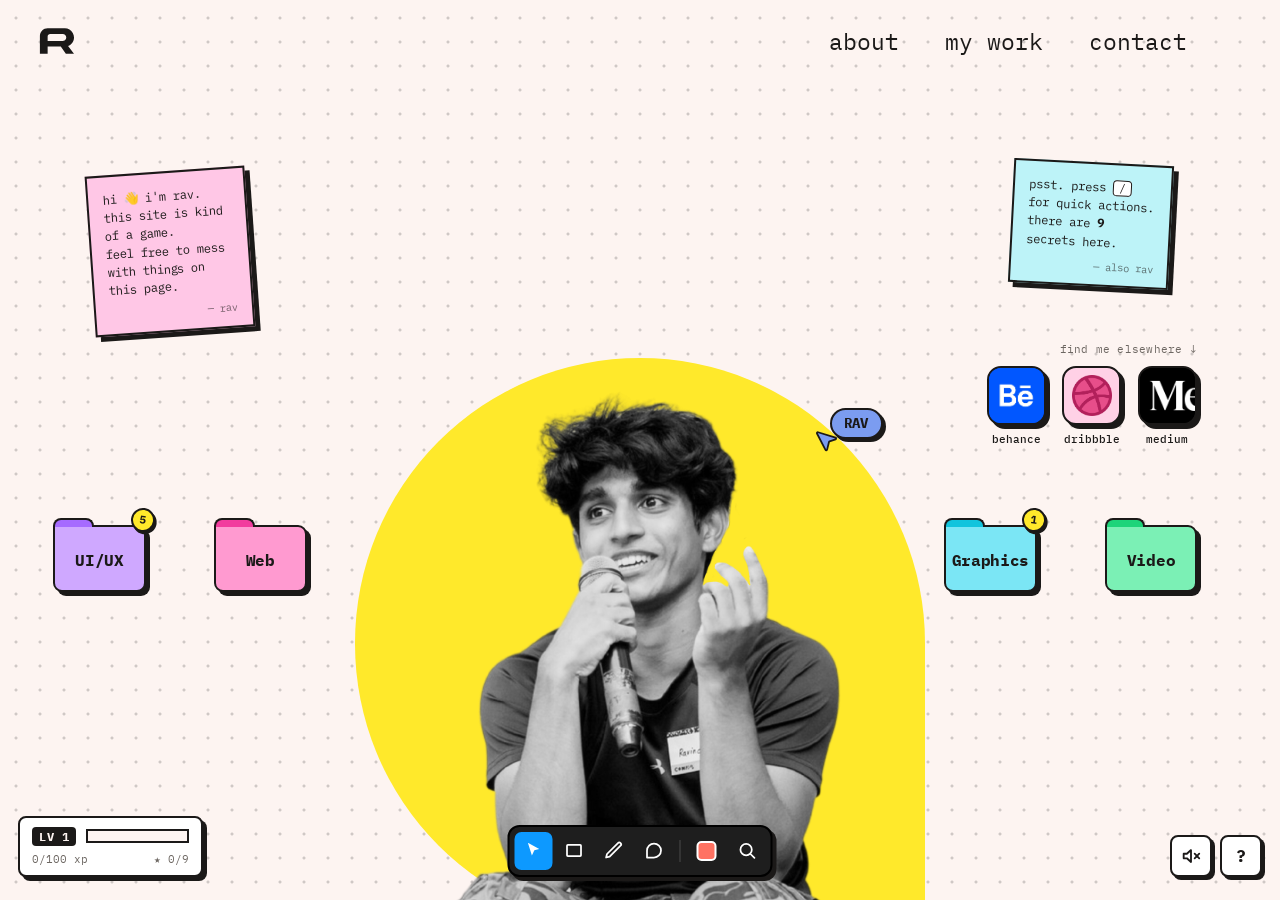
==== commit 2d42801a: "updated wording on the page" ====
--- a/index.html
+++ b/index.html
@@ -53,7 +53,7 @@
 
   <div class="rav-tag" data-tip="drag me" aria-hidden="true"><svg viewBox="0 0 30 29"><path d="M19.241 14.2809L27.8131 11.3182C28.9603 10.9217 28.9312 9.28928 27.7706 8.93395L2.88267 1.31424C1.81923 0.988654 0.889727 2.10587 1.40332 3.09234L13.4708 26.2708C14.0055 27.298 15.5279 27.1133 15.8015 25.988L18.4321 15.1697C18.5329 14.7551 18.8377 14.4202 19.241 14.2809Z" stroke-width="2.5" stroke-linejoin="round"/></svg><span class="pill">RAV</span></div>
 
-  <div class="sticky s1" style="--r:-4deg;--bg:#FFC7E6"><p>hi 👋 i'm rav.<br>this site is kind of a game.<br>click things. drag things.</p><span class="by">— rav</span></div>
+  <div class="sticky s1" style="--r:-4deg;--bg:#FFC7E6"><p>hi 👋 i'm rav.<br>this site is kind of a game.<br>feel free to mess with things on this page.</p><span class="by">— rav</span></div>
   <div class="sticky s2" style="--r:3deg;--bg:#BDF3F8"><p>psst. press <kbd>/</kbd> for quick actions.<br>there are <b>9</b> secrets here.</p><span class="by">— also rav</span></div>
 </main>
 
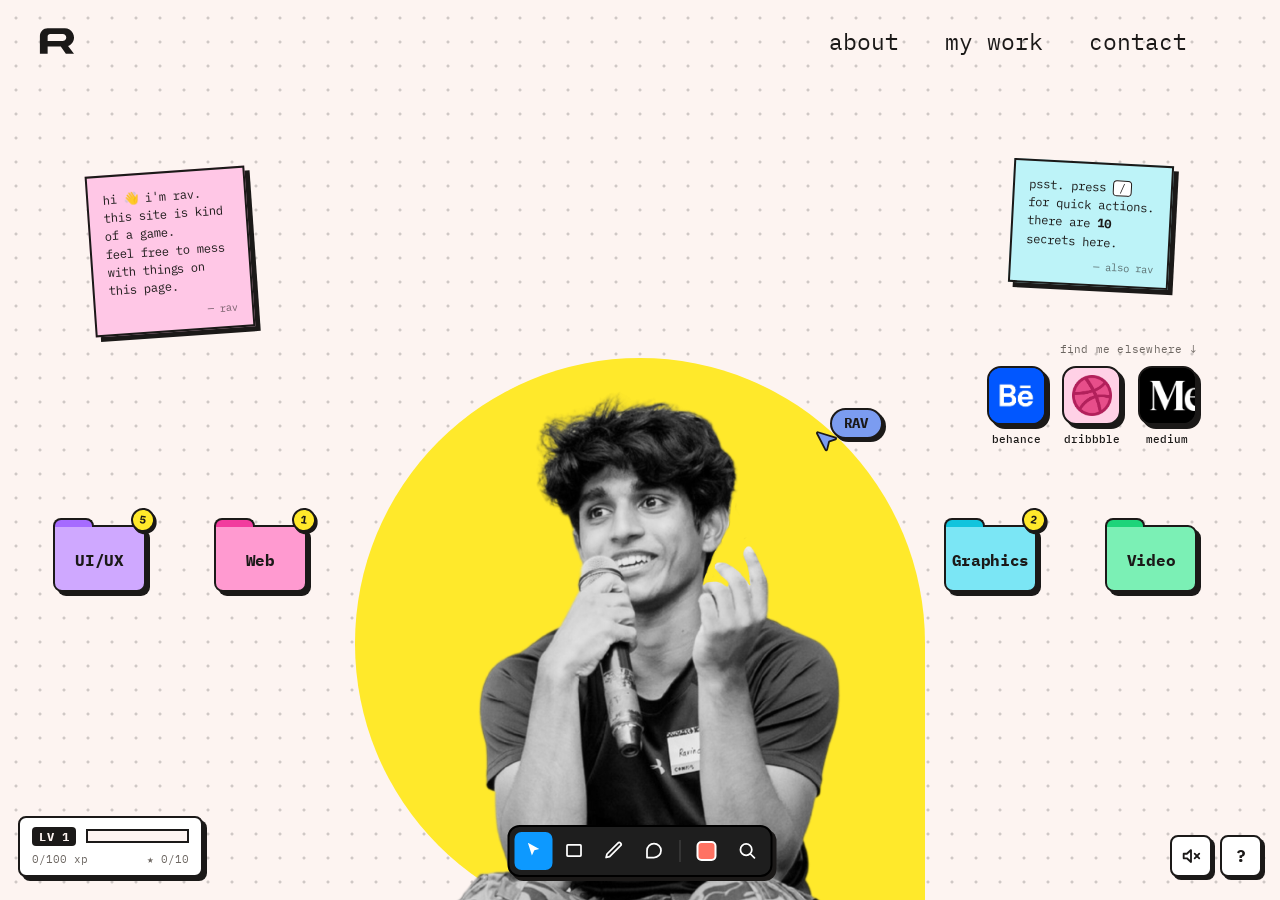
==== commit 44a35d6d: "added revolux" ====
--- a/index.html
+++ b/index.html
@@ -54,7 +54,7 @@
   <div class="rav-tag" data-tip="drag me" aria-hidden="true"><svg viewBox="0 0 30 29"><path d="M19.241 14.2809L27.8131 11.3182C28.9603 10.9217 28.9312 9.28928 27.7706 8.93395L2.88267 1.31424C1.81923 0.988654 0.889727 2.10587 1.40332 3.09234L13.4708 26.2708C14.0055 27.298 15.5279 27.1133 15.8015 25.988L18.4321 15.1697C18.5329 14.7551 18.8377 14.4202 19.241 14.2809Z" stroke-width="2.5" stroke-linejoin="round"/></svg><span class="pill">RAV</span></div>
 
   <div class="sticky s1" style="--r:-4deg;--bg:#FFC7E6"><p>hi 👋 i'm rav.<br>this site is kind of a game.<br>feel free to mess with things on this page.</p><span class="by">— rav</span></div>
-  <div class="sticky s2" style="--r:3deg;--bg:#BDF3F8"><p>psst. press <kbd>/</kbd> for quick actions.<br>there are <b>9</b> secrets here.</p><span class="by">— also rav</span></div>
+  <div class="sticky s2" style="--r:3deg;--bg:#BDF3F8"><p>psst. press <kbd>/</kbd> for quick actions.<br>there are <b>10</b> secrets here.</p><span class="by">— also rav</span></div>
 </main>
 
 <svg class="ink" id="ink" aria-hidden="true"></svg>
@@ -66,7 +66,7 @@
 <button class="hud" id="hud" title="Achievements">
   <span class="lv">LV <b id="lvl">1</b></span>
   <span class="xpbar"><i id="xpfill"></i></span>
-  <span class="hud-meta"><span id="xptxt">0/100 xp</span><span id="secrets">★ 0/9</span></span>
+  <span class="hud-meta"><span id="xptxt">0/100 xp</span><span id="secrets">★ 0/10</span></span>
 </button>
 
 <div class="toolbar" role="toolbar" aria-label="Tools">
--- a/css/style.css
+++ b/css/style.css
@@ -466,8 +466,11 @@
 .fl-box.hover .wing3 polygon{fill:#BDF3F8}
 .fl-box.hover .wing4 polygon{fill:#FFC7E6}
 .fl-box.hover{transform:rotateX(54deg) rotateY(-10deg) rotateZ(25deg);transition-delay:.5s}
-.fl-box.hover.fly_away_first{transform:translateX(-100px) translateZ(300px) rotateX(42deg) rotateY(-11deg) rotateZ(27deg);transition-delay:0s;transition-duration:.4s;transition-timing-function:ease-out}
-.fl-box.hover.fly_away_first.fly_away{transform:translateX(600px) translateY(-400px) translateZ(-5000px) rotateX(66deg) rotateY(-12deg) rotateZ(36deg);transition:transform 2s ease-out,opacity 1.5s .5s linear;opacity:0}
+/* take-off: the whole overlay moves in 2D (no perspective growth); the plane itself only pitches and banks */
+.flight.wind{transform:translate(-34px,44px);transition:transform .55s cubic-bezier(.3,0,.3,1)}
+.flight.wind.go{transform:translate(90vh,-115vh) scale(.82);transition:transform 1.25s cubic-bezier(.45,0,.85,.65)}
+.fl-box.hover.fly_away_first{transform:rotateX(47deg) rotateY(-10deg) rotateZ(25deg);transition-delay:0s;transition-duration:.55s;transition-timing-function:cubic-bezier(.3,0,.3,1)}
+.fl-box.hover.fly_away_first.fly_away{transform:rotateX(58deg) rotateY(-14deg) rotateZ(29deg);transition:transform .9s ease-out}
 .fl-box.beginning{transform:rotateY(180deg)}
 .fl-box.hover .curved{display:none}
 
